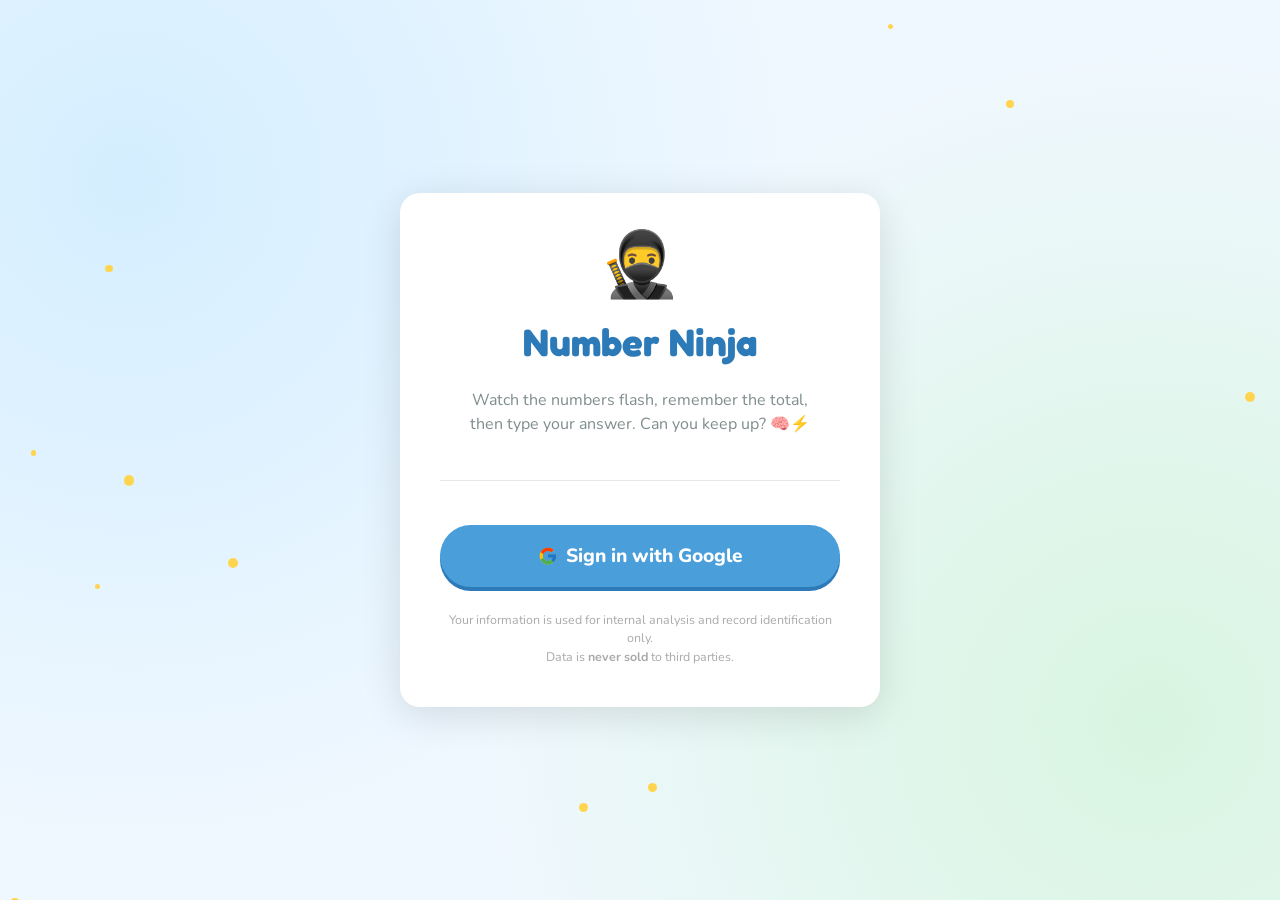
==== index.html @ fbdfe385 "Deploying to gh-pages from @ champsworld-hub/mathgame-prv@cd443b65be166bedd029a6cbfd9e9c9e6e83f957 🚀" ====
<!DOCTYPE html>
<html lang="en">
  <head>
    <meta charset="UTF-8" />
    <meta name="viewport" content="width=device-width, initial-scale=1.0" />
    <link rel="icon" type="image/x-icon" href="./favicon.ico" />
    <link rel="icon" type="image/png" sizes="64x64" href="./favicon_64.png" />

    <title>Number Ninja 🥷</title>
    <link rel="preconnect" href="https://fonts.googleapis.com" />
    <link href="https://fonts.googleapis.com/css2?family=Nunito:wght@400;600;700;800;900&family=Fredoka+One&display=swap" rel="stylesheet" />
    <script type="module" crossorigin src="./assets/index-n0DNhCp3.js"></script>
    <link rel="stylesheet" crossorigin href="./assets/index-5hyzMGTe.css">
  </head>
  <body>
    <div id="root"></div>
  </body>
</html>
---- assets/index-5hyzMGTe.css ----
:root{--sky:#e8f4fd;--blue:#4a9eda;--blue-dark:#2d7ab8;--green:#5cbf6a;--green-dark:#3d9e4a;--yellow:#ffd54f;--yellow-dark:#f9a825;--red:#ef5350;--red-dark:#c62828;--purple:#9c6fe4;--purple-dark:#6a3db8;--bg:#f0f8ff;--card:#fff;--text:#2c3e50;--text-muted:#7f8c8d;--shadow:0 4px 20px #00000014;--shadow-lg:0 8px 40px #0000001f;--radius:20px;--radius-sm:12px;font-size:16px}*{box-sizing:border-box;margin:0;padding:0}body{background:var(--bg);color:var(--text);min-height:100vh;font-family:Nunito,sans-serif}.app-wrap{background:radial-gradient(circle at 10% 20%,#d4eeff 0%,#0000 50%),radial-gradient(circle at 90% 80%,#d8f5e0 0%,#0000 50%),#f0f8ff;flex-direction:column;justify-content:center;align-items:center;min-height:100vh;padding:20px;display:flex}.stars{pointer-events:none;z-index:0;position:fixed;inset:0;overflow:hidden}.star{background:var(--yellow);animation:twinkle var(--dur,3s) ease-in-out infinite;border-radius:50%;position:absolute}@keyframes twinkle{0%,to{opacity:.15;transform:scale(1)}50%{opacity:.6;transform:scale(1.3)}}.card{background:var(--card);border-radius:var(--radius);box-shadow:var(--shadow-lg);z-index:1;width:100%;max-width:480px;padding:40px;position:relative}.btn{cursor:pointer;border:none;border-radius:50px;justify-content:center;align-items:center;gap:8px;padding:14px 28px;font-family:Nunito,sans-serif;font-size:1rem;font-weight:800;text-decoration:none;transition:transform .15s,box-shadow .15s;display:inline-flex}.btn:active{transform:scale(.96)}.btn:disabled{opacity:.5;cursor:not-allowed}.btn-primary{background:var(--blue);color:#fff;box-shadow:0 4px 0 var(--blue-dark)}.btn-primary:hover:not(:disabled){box-shadow:0 6px 0 var(--blue-dark);transform:translateY(-2px)}.btn-green{background:var(--green);color:#fff;box-shadow:0 4px 0 var(--green-dark)}.btn-green:hover:not(:disabled){box-shadow:0 6px 0 var(--green-dark);transform:translateY(-2px)}.btn-yellow{background:var(--yellow);color:#7a5400;box-shadow:0 4px 0 var(--yellow-dark)}.btn-yellow:hover:not(:disabled){box-shadow:0 6px 0 var(--yellow-dark);transform:translateY(-2px)}.btn-red{background:var(--red);color:#fff;box-shadow:0 4px 0 var(--red-dark)}.btn-red:hover:not(:disabled){box-shadow:0 6px 0 var(--red-dark);transform:translateY(-2px)}.btn-outline{color:var(--text-muted);box-shadow:0 0 0 2px var(--text-muted);background:0 0}.btn-outline:hover:not(:disabled){background:#f5f5f5}.btn-full{width:100%}.btn-lg{padding:18px 36px;font-size:1.2rem}.title{color:var(--blue-dark);font-family:Fredoka One,cursive;font-size:2.4rem;line-height:1.1}.subtitle{color:var(--text-muted);font-size:1rem;line-height:1.5}.section-title{color:var(--text);margin-bottom:8px;font-size:1.1rem;font-weight:800}.emoji{font-size:1.3em}.input{border-radius:var(--radius-sm);width:100%;color:var(--text);background:#fafafa;border:2.5px solid #e0e0e0;outline:none;padding:14px 18px;font-family:Nunito,sans-serif;font-size:1rem;font-weight:600;transition:border-color .2s}.input:focus{border-color:var(--blue);background:#fff}.number-display{flex-direction:column;justify-content:center;align-items:center;gap:12px;min-height:120px;display:flex}.number-bubble{flex-direction:column;align-items:center;gap:4px;animation:.3s cubic-bezier(.34,1.56,.64,1) popIn;display:flex}@keyframes popIn{0%{opacity:0;transform:scale(.3)translateY(-20px)}to{opacity:1;transform:scale(1)translateY(0)}}.number-bubble .operator{color:var(--text-muted);font-size:1.4rem;font-weight:900;line-height:1}.number-bubble .num{color:var(--blue-dark);text-align:center;background:linear-gradient(135deg,#e8f4fd,#d0e8f8);border-radius:16px;min-width:80px;padding:10px 18px;font-family:Fredoka One,cursive;font-size:2.8rem;line-height:1;box-shadow:0 3px #b0cfe8}.number-bubble .num.positive{color:var(--green-dark);background:linear-gradient(135deg,#e8f8ea,#d0f0d4);box-shadow:0 3px #a0d8a8}.number-bubble .num.negative{color:var(--red);background:linear-gradient(135deg,#fef0f0,#fde0e0);box-shadow:0 3px #f0b8b8}.number-bubble.current-large .num{border-radius:20px;min-width:110px;padding:16px 28px;font-size:4.5rem;box-shadow:0 5px #b0cfe8}.number-bubble.current-large .num.positive{box-shadow:0 5px #a0d8a8}.number-bubble.current-large .num.negative{box-shadow:0 5px #f0b8b8}.number-bubble.current-large .operator{font-size:2rem}@keyframes bounceIn{0%{opacity:0;transform:scale(.5)translateY(-16px)}60%{opacity:1;transform:scale(1.08)translateY(4px)}to{transform:scale(1)translateY(0)}}.number-bubble.bounce-in{animation:.35s cubic-bezier(.34,1.56,.64,1) bounceIn}.history-stream{background:#f5f7fa;border:1.5px dashed #d0d7e0;border-radius:14px;flex-wrap:wrap;justify-content:center;gap:6px;max-width:100%;padding:10px 12px;animation:.2s ease-out slideDown;display:flex}@keyframes slideDown{0%{opacity:0;transform:translateY(-8px)}to{opacity:1;transform:translateY(0)}}.number-bubble-sm{border:1.5px solid #0000;border-radius:20px;align-items:center;gap:2px;padding:3px 10px;font-family:Fredoka One,cursive;font-size:1.1rem;display:inline-flex}.number-bubble-sm.positive{color:var(--green-dark);background:#edf7ee;border-color:#c4e8c8}.number-bubble-sm.negative{color:var(--red);background:#fdf0f0;border-color:#f4c4c4}.number-bubble-sm .op{opacity:.7;margin-right:1px;font-size:.9rem}.running-total{text-align:center;margin:16px 0}.running-total .label{color:var(--text-muted);text-transform:uppercase;letter-spacing:1px;font-size:.85rem;font-weight:700}.running-total .value{color:var(--purple-dark);font-family:Fredoka One,cursive;font-size:3.5rem;line-height:1;transition:all .3s cubic-bezier(.34,1.56,.64,1)}.running-total .value.bump{color:var(--blue-dark);transform:scale(1.15)}.progress-dots{justify-content:center;gap:8px;margin:12px 0;display:flex}.dot{background:#e0e0e0;border-radius:50%;width:12px;height:12px;transition:background .3s,transform .3s}.dot.active{background:var(--blue);transform:scale(1.2)}.dot.done{background:var(--green)}.history-list{flex-direction:column;gap:8px;list-style:none;display:flex}.history-item{border-radius:var(--radius-sm);background:#f8f9fa;justify-content:space-between;align-items:center;padding:12px 16px;font-size:.9rem;font-weight:600;display:flex}.history-item .result-badge{border-radius:20px;padding:4px 10px;font-size:.8rem;font-weight:800}.badge-correct{color:var(--green-dark);background:#e8f8ea}.badge-wrong{color:var(--red);background:#fef0f0}.feedback-overlay{z-index:100;pointer-events:none;justify-content:center;align-items:center;display:flex;position:fixed;inset:0}.feedback-badge{pointer-events:none;border-radius:30px;padding:20px 40px;font-family:Fredoka One,cursive;font-size:3rem;animation:.8s forwards feedbackPop}.feedback-correct{background:var(--green);color:#fff}.feedback-wrong{background:var(--red);color:#fff}@keyframes feedbackPop{0%{opacity:0;transform:scale(.4)rotate(-6deg)}40%{opacity:1;transform:scale(1.1)rotate(2deg)}70%{opacity:1;transform:scale(1)rotate(0)}to{opacity:0;transform:scale(.8)translateY(-40px)}}.gap-sm{gap:8px}.gap-md{gap:16px}.gap-lg{gap:24px}.flex{display:flex}.flex-col{flex-direction:column}.flex-center{justify-content:center;align-items:center}.mt-sm{margin-top:8px}.mt-md{margin-top:16px}.mt-lg{margin-top:24px}.mb-md{margin-bottom:16px}.text-center{text-align:center}.text-sm{font-size:.875rem}.divider{background:#e8e8e8;height:1px;margin:20px 0}.checkbox-label{cursor:pointer;align-items:flex-start;gap:10px;font-size:.9rem;line-height:1.5;display:flex}.checkbox-label input[type=checkbox]{width:20px;height:20px;accent-color:var(--blue);flex-shrink:0;margin-top:2px}.difficulty-grid{grid-template-columns:repeat(3,1fr);gap:10px;display:grid}.diff-btn{border-radius:var(--radius-sm);cursor:pointer;text-align:center;background:#fff;border:2.5px solid #e0e0e0;padding:14px 8px;font-family:Nunito,sans-serif;font-size:.9rem;font-weight:800;transition:all .15s}.diff-btn:hover{border-color:var(--blue);color:var(--blue)}.diff-btn.selected{background:var(--blue);color:#fff;border-color:var(--blue)}.diff-btn-custom-content{flex-direction:column;justify-content:center;align-items:center;gap:.25rem;display:flex}.diff-btn-icon{font-size:1.8rem;line-height:1}.answer-row{align-items:center;gap:10px;display:flex}.answer-input{text-align:center;border-radius:var(--radius-sm);color:var(--text);background:#fafafa;border:3px solid #e0e0e0;outline:none;flex:1;padding:12px;font-family:Fredoka One,cursive;font-size:2rem;transition:border-color .2s}.answer-input:focus{border-color:var(--purple);background:#fff}.answer-input::placeholder{color:#bbb}.loader{justify-content:center;align-items:center;gap:6px;display:flex}.loader-dot{background:var(--blue);border-radius:50%;width:10px;height:10px;animation:.6s ease-in-out infinite bounce}.loader-dot:nth-child(2){animation-delay:.1s}.loader-dot:nth-child(3){animation-delay:.2s}@keyframes bounce{0%,to{transform:translateY(0)}50%{transform:translateY(-8px)}}.header-bar{justify-content:space-between;align-items:center;margin-bottom:24px;display:flex}.avatar-chip{background:#f0f4ff;border-radius:50px;align-items:center;gap:8px;padding:6px 14px 6px 6px;font-size:.9rem;font-weight:700;display:flex}.avatar{background:var(--blue);color:#fff;border-radius:50%;justify-content:center;align-items:center;width:32px;height:32px;font-size:.85rem;font-weight:800;display:flex}.score-chip{border-radius:50px;align-items:center;gap:6px;padding:8px 16px;font-size:1.1rem;font-weight:800;display:inline-flex}.score-chip.big{padding:14px 28px;font-size:1.8rem}.tabs{background:#f0f0f0;border-radius:12px;gap:4px;margin-bottom:20px;padding:4px;display:flex}.tab{cursor:pointer;color:var(--text-muted);background:0 0;border:none;border-radius:8px;flex:1;padding:8px;font-family:Nunito,sans-serif;font-size:.9rem;font-weight:700;transition:all .2s}.tab.active{color:var(--text);background:#fff;box-shadow:0 2px 8px #00000014}
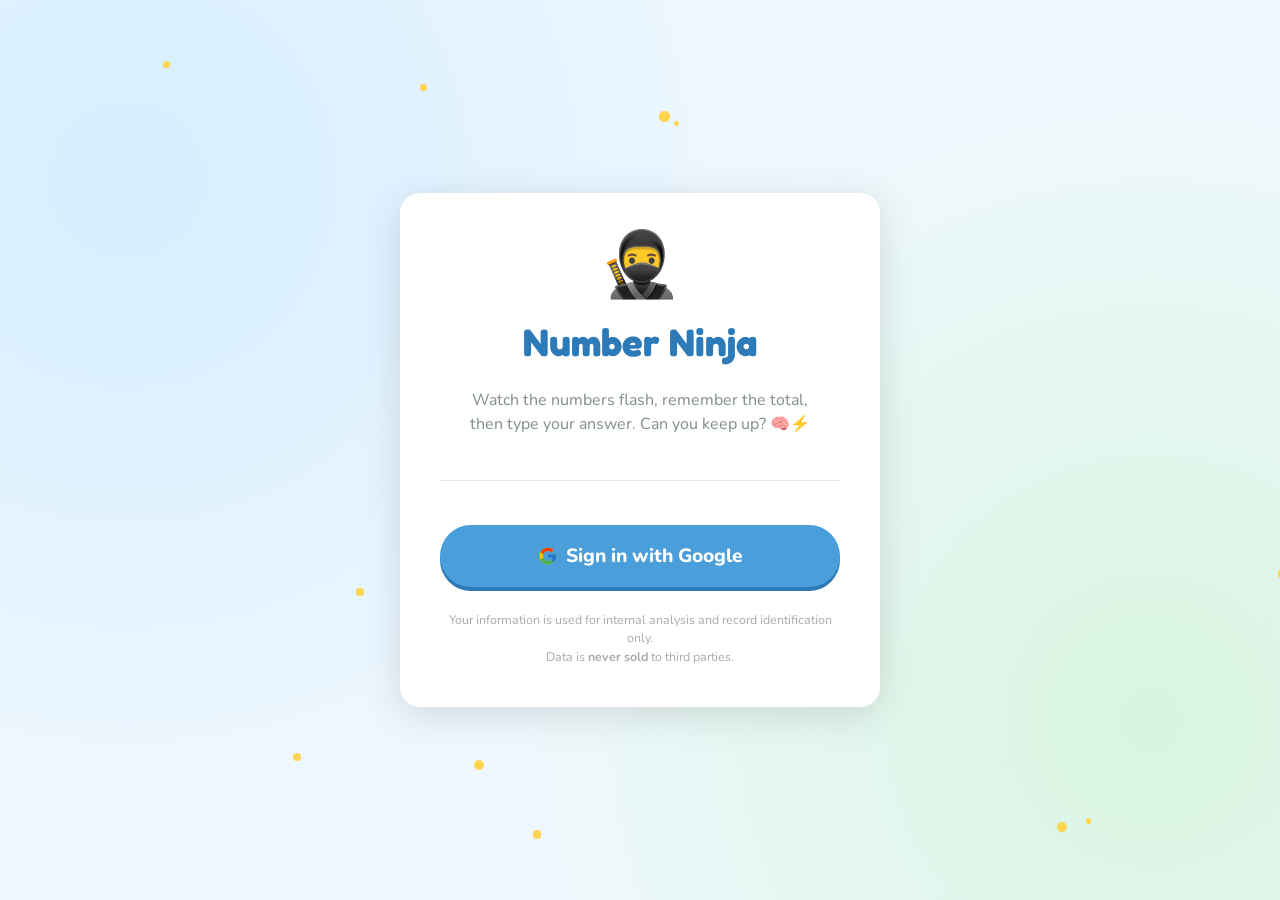
==== commit 6fd30240: "Deploying to gh-pages from @ champsworld-hub/mathgame-prv@1db1ffb932e18eb35224e062c633374ac8b504bb 🚀" ====
--- a/index.html
+++ b/index.html
@@ -9,7 +9,7 @@
     <title>Number Ninja 🥷</title>
     <link rel="preconnect" href="https://fonts.googleapis.com" />
     <link href="https://fonts.googleapis.com/css2?family=Nunito:wght@400;600;700;800;900&family=Fredoka+One&display=swap" rel="stylesheet" />
-    <script type="module" crossorigin src="./assets/index-n0DNhCp3.js"></script>
+    <script type="module" crossorigin src="./assets/index-BEhQvr1a.js"></script>
     <link rel="stylesheet" crossorigin href="./assets/index-5hyzMGTe.css">
   </head>
   <body>
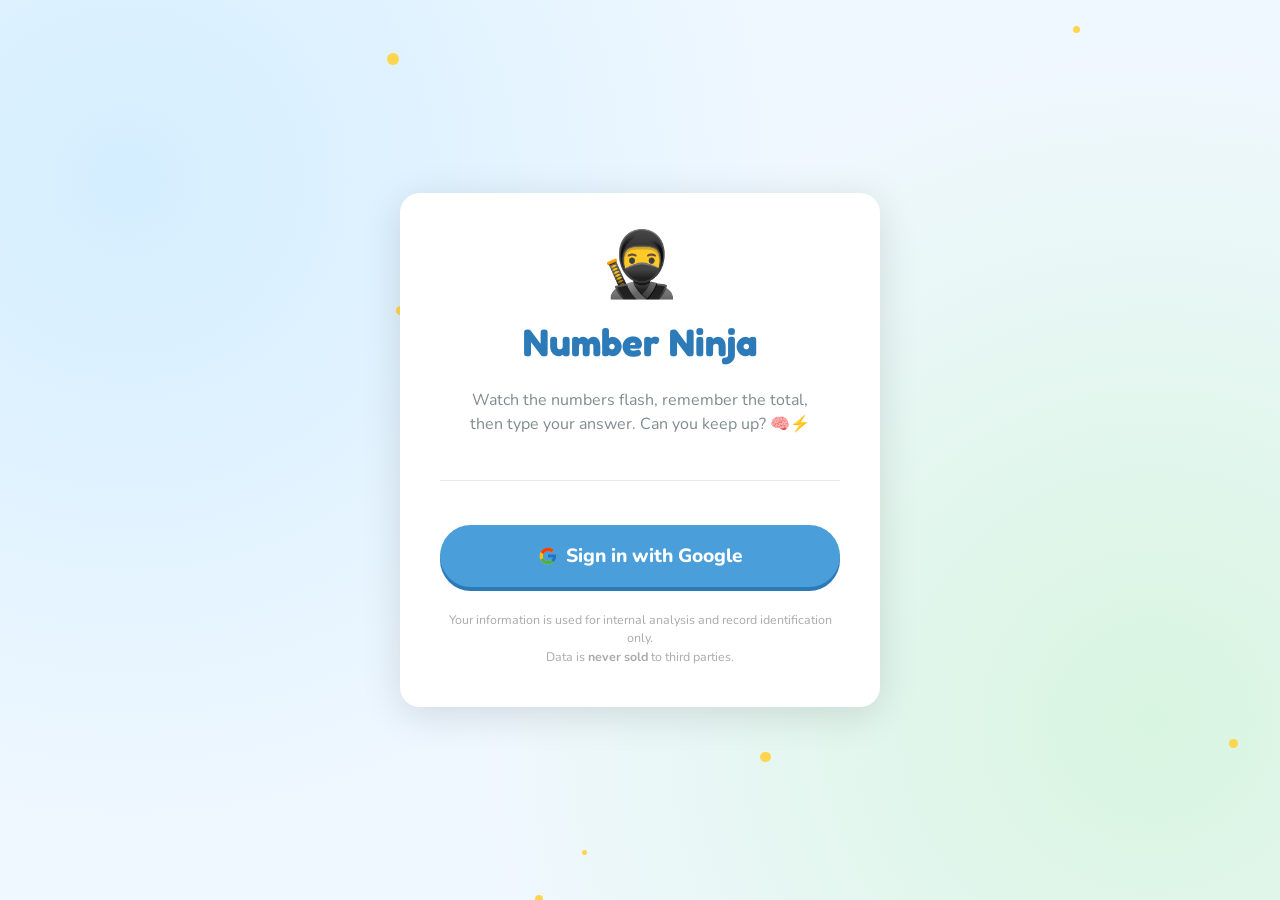
==== commit b01bd9c9: "Deploying to gh-pages from @ champsworld-hub/mathgame-prv@4a01583e2dfdf3a523a73ab30d1027838c3ec7db 🚀" ====
--- a/index.html
+++ b/index.html
@@ -9,7 +9,7 @@
     <title>Number Ninja 🥷</title>
     <link rel="preconnect" href="https://fonts.googleapis.com" />
     <link href="https://fonts.googleapis.com/css2?family=Nunito:wght@400;600;700;800;900&family=Fredoka+One&display=swap" rel="stylesheet" />
-    <script type="module" crossorigin src="./assets/index-BEhQvr1a.js"></script>
+    <script type="module" crossorigin src="./assets/index-5a2zl664.js"></script>
     <link rel="stylesheet" crossorigin href="./assets/index-5hyzMGTe.css">
   </head>
   <body>
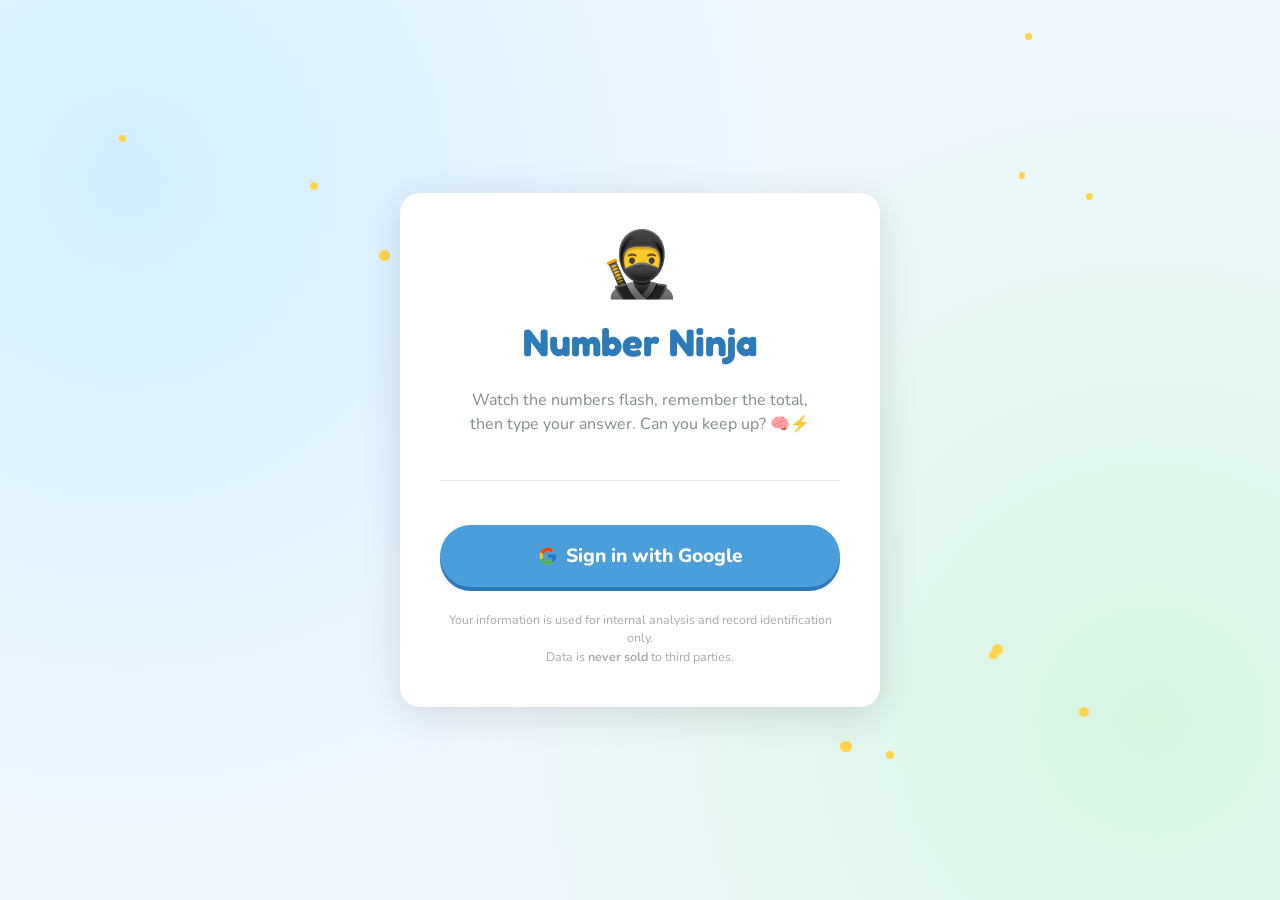
==== commit dab36231: "Deploying to gh-pages from @ champsworld-hub/mathgame-prv@a8a0f198fc2c578f6bf3d9329e6e90c0c56d03a3 🚀" ====
--- a/index.html
+++ b/index.html
@@ -9,7 +9,7 @@
     <title>Number Ninja 🥷</title>
     <link rel="preconnect" href="https://fonts.googleapis.com" />
     <link href="https://fonts.googleapis.com/css2?family=Nunito:wght@400;600;700;800;900&family=Fredoka+One&display=swap" rel="stylesheet" />
-    <script type="module" crossorigin src="./assets/index-5a2zl664.js"></script>
+    <script type="module" crossorigin src="./assets/index-CLv0c17w.js"></script>
     <link rel="stylesheet" crossorigin href="./assets/index-5hyzMGTe.css">
   </head>
   <body>
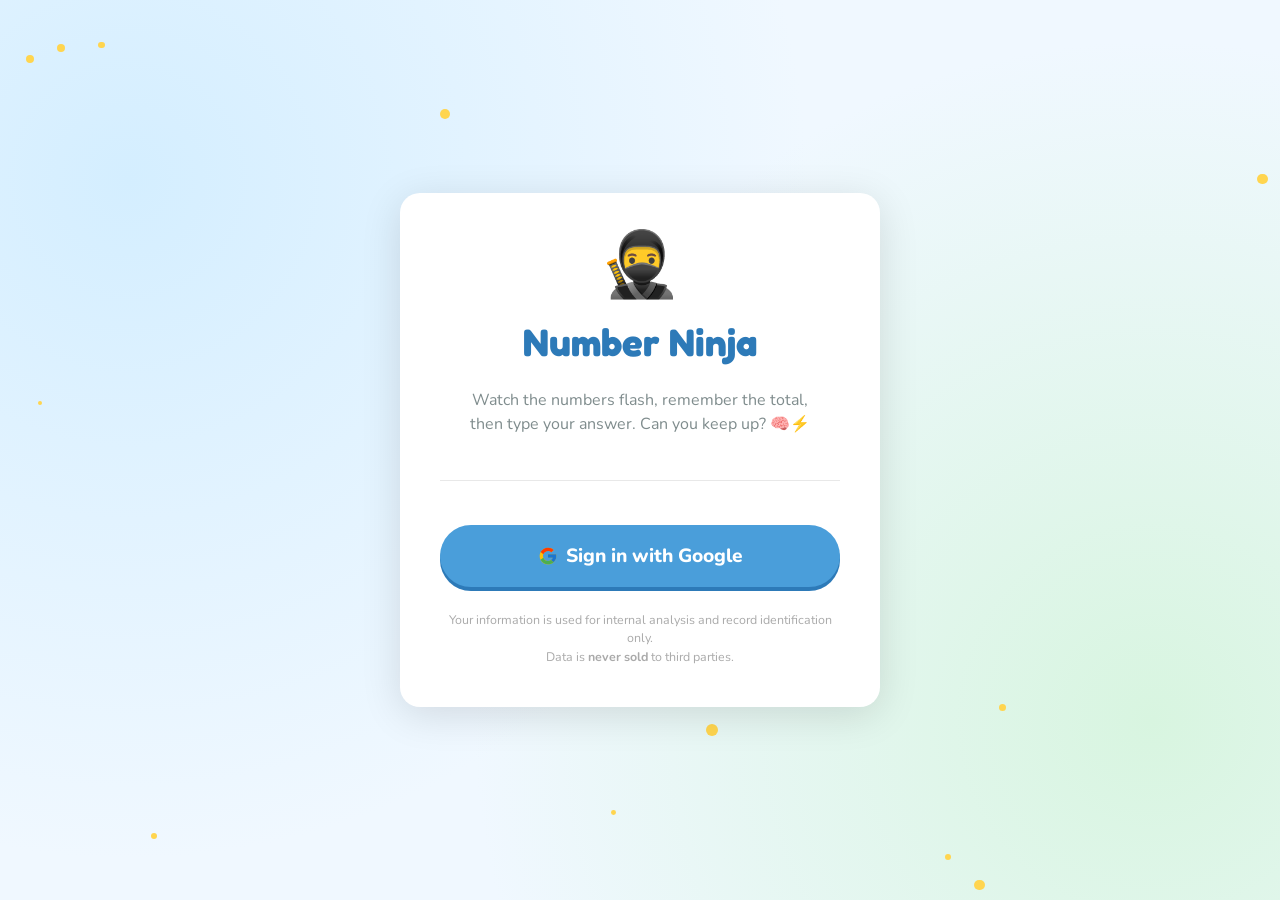
==== commit a1f70245: "Deploying to gh-pages from @ champsworld-hub/mathgame-prv@29f5d97dee04fde89be54f8d0aaefdc43fb75bce 🚀" ====
--- a/index.html
+++ b/index.html
@@ -9,7 +9,7 @@
     <title>Number Ninja 🥷</title>
     <link rel="preconnect" href="https://fonts.googleapis.com" />
     <link href="https://fonts.googleapis.com/css2?family=Nunito:wght@400;600;700;800;900&family=Fredoka+One&display=swap" rel="stylesheet" />
-    <script type="module" crossorigin src="./assets/index-CLv0c17w.js"></script>
+    <script type="module" crossorigin src="./assets/index-C7DKQcK3.js"></script>
     <link rel="stylesheet" crossorigin href="./assets/index-5hyzMGTe.css">
   </head>
   <body>
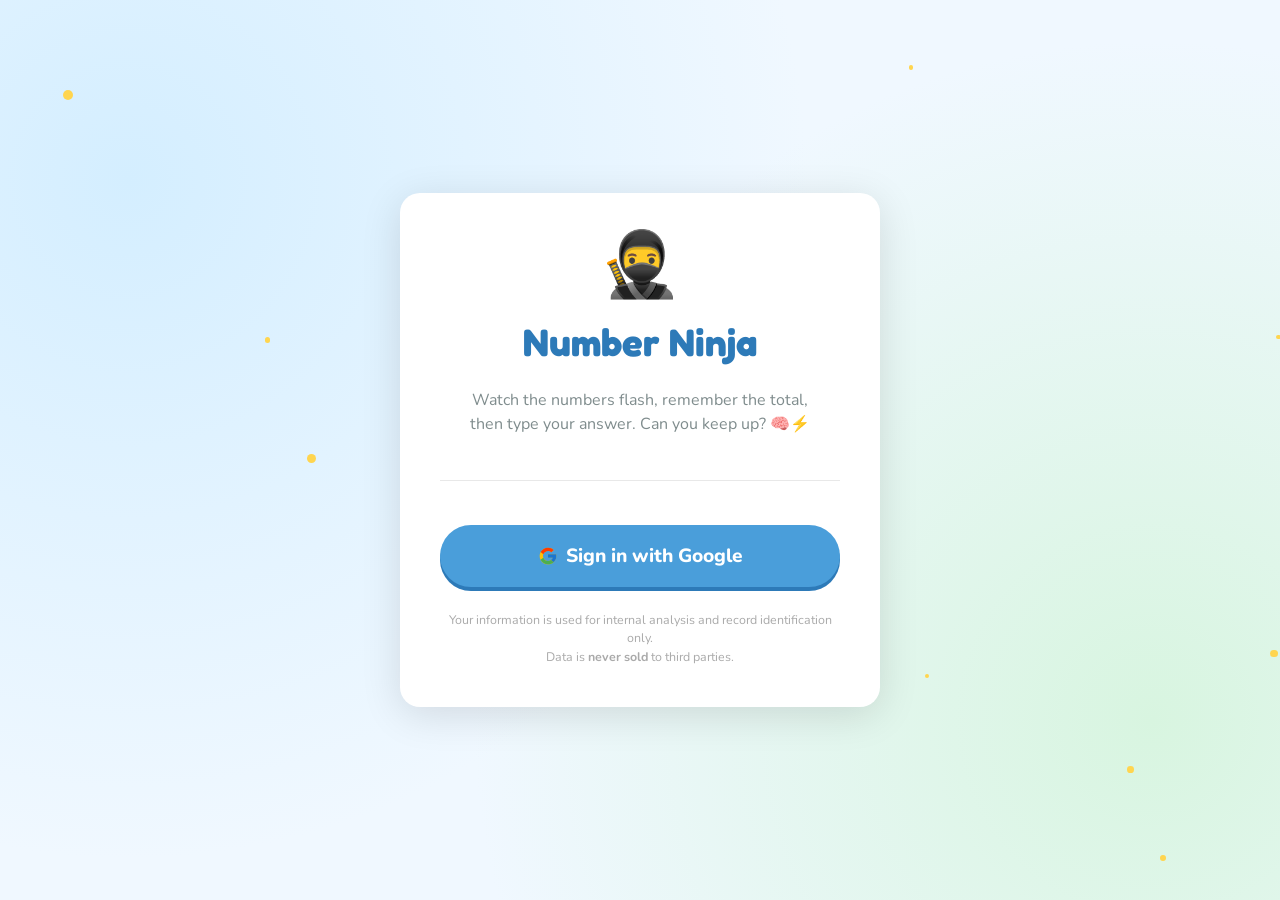
==== commit 2808bb3d: "Deploying to gh-pages from @ champsworld-hub/mathgame-prv@bf3d0441cf31f1937c1fbf1fce58b2caa536937a 🚀" ====
--- a/index.html
+++ b/index.html
@@ -9,8 +9,8 @@
     <title>Number Ninja 🥷</title>
     <link rel="preconnect" href="https://fonts.googleapis.com" />
     <link href="https://fonts.googleapis.com/css2?family=Nunito:wght@400;600;700;800;900&family=Fredoka+One&display=swap" rel="stylesheet" />
-    <script type="module" crossorigin src="./assets/index-C7DKQcK3.js"></script>
-    <link rel="stylesheet" crossorigin href="./assets/index-5hyzMGTe.css">
+    <script type="module" crossorigin src="./assets/index-DT_hZG3g.js"></script>
+    <link rel="stylesheet" crossorigin href="./assets/index-Ct472pmp.css">
   </head>
   <body>
     <div id="root"></div>
--- a/assets/index-Ct472pmp.css
+++ b/assets/index-Ct472pmp.css
@@ -0,0 +1 @@
+:root{--sky:#e8f4fd;--blue:#4a9eda;--blue-dark:#2d7ab8;--green:#5cbf6a;--green-dark:#3d9e4a;--yellow:#ffd54f;--yellow-dark:#f9a825;--red:#ef5350;--red-dark:#c62828;--purple:#9c6fe4;--purple-dark:#6a3db8;--bg:#f0f8ff;--card:#fff;--text:#2c3e50;--text-muted:#7f8c8d;--shadow:0 4px 20px #00000014;--shadow-lg:0 8px 40px #0000001f;--radius:20px;--radius-sm:12px;font-size:16px}*{box-sizing:border-box;margin:0;padding:0}body{background:var(--bg);color:var(--text);min-height:100vh;font-family:Nunito,sans-serif}.app-wrap{background:radial-gradient(circle at 10% 20%,#d4eeff 0%,#0000 50%),radial-gradient(circle at 90% 80%,#d8f5e0 0%,#0000 50%),#f0f8ff;flex-direction:column;justify-content:center;align-items:center;min-height:100vh;padding:20px;display:flex}.stars{pointer-events:none;z-index:0;position:fixed;inset:0;overflow:hidden}.star{background:var(--yellow);animation:twinkle var(--dur,3s) ease-in-out infinite;border-radius:50%;position:absolute}@keyframes twinkle{0%,to{opacity:.15;transform:scale(1)}50%{opacity:.6;transform:scale(1.3)}}.card{background:var(--card);border-radius:var(--radius);box-shadow:var(--shadow-lg);z-index:1;width:100%;max-width:480px;padding:40px;position:relative}.btn{cursor:pointer;border:none;border-radius:50px;justify-content:center;align-items:center;gap:8px;padding:14px 28px;font-family:Nunito,sans-serif;font-size:1rem;font-weight:800;text-decoration:none;transition:transform .15s,box-shadow .15s;display:inline-flex}.btn:active{transform:scale(.96)}.btn:disabled{opacity:.5;cursor:not-allowed}.btn-primary{background:var(--blue);color:#fff;box-shadow:0 4px 0 var(--blue-dark)}.btn-primary:hover:not(:disabled){box-shadow:0 6px 0 var(--blue-dark);transform:translateY(-2px)}.btn-green{background:var(--green);color:#fff;box-shadow:0 4px 0 var(--green-dark)}.btn-green:hover:not(:disabled){box-shadow:0 6px 0 var(--green-dark);transform:translateY(-2px)}.btn-yellow{background:var(--yellow);color:#7a5400;box-shadow:0 4px 0 var(--yellow-dark)}.btn-yellow:hover:not(:disabled){box-shadow:0 6px 0 var(--yellow-dark);transform:translateY(-2px)}.btn-red{background:var(--red);color:#fff;box-shadow:0 4px 0 var(--red-dark)}.btn-red:hover:not(:disabled){box-shadow:0 6px 0 var(--red-dark);transform:translateY(-2px)}.btn-outline{color:var(--text-muted);box-shadow:0 0 0 2px var(--text-muted);background:0 0}.btn-outline:hover:not(:disabled){background:#f5f5f5}.btn-full{width:100%}.btn-lg{padding:18px 36px;font-size:1.2rem}.title{color:var(--blue-dark);font-family:Fredoka One,cursive;font-size:2.4rem;line-height:1.1}.subtitle{color:var(--text-muted);font-size:1rem;line-height:1.5}.section-title{color:var(--text);margin-bottom:8px;font-size:1.1rem;font-weight:800}.emoji{font-size:1.3em}.input{border-radius:var(--radius-sm);width:100%;color:var(--text);background:#fafafa;border:2.5px solid #e0e0e0;outline:none;padding:14px 18px;font-family:Nunito,sans-serif;font-size:1rem;font-weight:600;transition:border-color .2s}.input:focus{border-color:var(--blue);background:#fff}.number-display{flex-direction:column;justify-content:center;align-items:center;gap:12px;min-height:120px;display:flex}.number-bubble{flex-direction:column;align-items:center;gap:4px;animation:.3s cubic-bezier(.34,1.56,.64,1) popIn;display:flex}@keyframes popIn{0%{opacity:0;transform:scale(.3)translateY(-20px)}to{opacity:1;transform:scale(1)translateY(0)}}.number-bubble .operator{color:var(--text-muted);font-size:1.4rem;font-weight:900;line-height:1}.number-bubble .num{color:var(--blue-dark);text-align:center;background:linear-gradient(135deg,#e8f4fd,#d0e8f8);border-radius:16px;min-width:80px;padding:10px 18px;font-family:Fredoka One,cursive;font-size:2.8rem;line-height:1;box-shadow:0 3px #b0cfe8}.number-bubble .num.positive{color:var(--green-dark);background:linear-gradient(135deg,#e8f8ea,#d0f0d4);box-shadow:0 3px #a0d8a8}.number-bubble .num.negative{color:var(--red);background:linear-gradient(135deg,#fef0f0,#fde0e0);box-shadow:0 3px #f0b8b8}.number-bubble.current-large .num{border-radius:20px;min-width:110px;padding:16px 28px;font-size:4.5rem;box-shadow:0 5px #b0cfe8}.number-bubble.current-large .num.positive{box-shadow:0 5px #a0d8a8}.number-bubble.current-large .num.negative{box-shadow:0 5px #f0b8b8}.number-bubble.current-large .operator{font-size:2rem}@keyframes bounceIn{0%{opacity:0;transform:scale(.5)translateY(-16px)}60%{opacity:1;transform:scale(1.08)translateY(4px)}to{transform:scale(1)translateY(0)}}.number-bubble.bounce-in{animation:.35s cubic-bezier(.34,1.56,.64,1) bounceIn}.history-stream{background:#f5f7fa;border:1.5px dashed #d0d7e0;border-radius:14px;flex-wrap:wrap;justify-content:center;gap:6px;max-width:100%;padding:10px 12px;animation:.2s ease-out slideDown;display:flex}@keyframes slideDown{0%{opacity:0;transform:translateY(-8px)}to{opacity:1;transform:translateY(0)}}.number-bubble-sm{border:1.5px solid #0000;border-radius:20px;align-items:center;gap:2px;padding:3px 10px;font-family:Fredoka One,cursive;font-size:1.1rem;display:inline-flex}.number-bubble-sm.positive{color:var(--green-dark);background:#edf7ee;border-color:#c4e8c8}.number-bubble-sm.negative{color:var(--red);background:#fdf0f0;border-color:#f4c4c4}.number-bubble-sm .op{opacity:.7;margin-right:1px;font-size:.9rem}.running-total{text-align:center;margin:16px 0}.running-total .label{color:var(--text-muted);text-transform:uppercase;letter-spacing:1px;font-size:.85rem;font-weight:700}.running-total .value{color:var(--purple-dark);font-family:Fredoka One,cursive;font-size:3.5rem;line-height:1;transition:all .3s cubic-bezier(.34,1.56,.64,1)}.running-total .value.bump{color:var(--blue-dark);transform:scale(1.15)}.progress-dots{justify-content:center;gap:8px;margin:12px 0;display:flex}.dot{background:#e0e0e0;border-radius:50%;width:12px;height:12px;transition:background .3s,transform .3s}.dot.active{background:var(--blue);transform:scale(1.2)}.dot.done{background:var(--green)}.history-list{flex-direction:column;gap:8px;list-style:none;display:flex}.history-item{border-radius:var(--radius-sm);background:#f8f9fa;justify-content:space-between;align-items:center;padding:12px 16px;font-size:.9rem;font-weight:600;display:flex}.history-item .result-badge{border-radius:20px;padding:4px 10px;font-size:.8rem;font-weight:800}.badge-correct{color:var(--green-dark);background:#e8f8ea}.badge-wrong{color:var(--red);background:#fef0f0}.feedback-overlay{z-index:100;pointer-events:none;justify-content:center;align-items:center;display:flex;position:fixed;inset:0}.feedback-badge{pointer-events:none;border-radius:30px;padding:20px 40px;font-family:Fredoka One,cursive;font-size:3rem;animation:.8s forwards feedbackPop}.feedback-correct{background:var(--green);color:#fff}.feedback-wrong{background:var(--red);color:#fff}@keyframes feedbackPop{0%{opacity:0;transform:scale(.4)rotate(-6deg)}40%{opacity:1;transform:scale(1.1)rotate(2deg)}70%{opacity:1;transform:scale(1)rotate(0)}to{opacity:0;transform:scale(.8)translateY(-40px)}}.gap-sm{gap:8px}.gap-md{gap:16px}.gap-lg{gap:24px}.flex{display:flex}.flex-col{flex-direction:column}.flex-center{justify-content:center;align-items:center}.mt-sm{margin-top:8px}.mt-md{margin-top:16px}.mt-lg{margin-top:24px}.mb-md{margin-bottom:16px}.text-center{text-align:center}.text-sm{font-size:.875rem}.divider{background:#e8e8e8;height:1px;margin:20px 0}.checkbox-label{cursor:pointer;align-items:flex-start;gap:10px;font-size:.9rem;line-height:1.5;display:flex}.checkbox-label input[type=checkbox]{width:20px;height:20px;accent-color:var(--blue);flex-shrink:0;margin-top:2px}.difficulty-grid{grid-template-columns:repeat(3,1fr);gap:10px;display:grid}.diff-btn{border-radius:var(--radius-sm);cursor:pointer;text-align:center;background:#fff;border:2.5px solid #e0e0e0;padding:14px 8px;font-family:Nunito,sans-serif;font-size:.9rem;font-weight:800;transition:all .15s}.diff-btn:hover{border-color:var(--blue);color:var(--blue)}.diff-btn.selected{background:var(--blue);color:#fff;border-color:var(--blue)}.diff-btn-custom-content{flex-direction:column;justify-content:center;align-items:center;gap:.25rem;display:flex}.diff-btn-icon{font-size:1.8rem;line-height:1}.answer-row{align-items:center;gap:10px;display:flex}.answer-input{text-align:center;border-radius:var(--radius-sm);color:var(--text);background:#fafafa;border:3px solid #e0e0e0;outline:none;flex:1;padding:12px;font-family:Fredoka One,cursive;font-size:2rem;transition:border-color .2s}.answer-input:focus{border-color:var(--purple);background:#fff}.answer-input::placeholder{color:#bbb}.loader{justify-content:center;align-items:center;gap:6px;display:flex}.loader-dot{background:var(--blue);border-radius:50%;width:10px;height:10px;animation:.6s ease-in-out infinite bounce}.loader-dot:nth-child(2){animation-delay:.1s}.loader-dot:nth-child(3){animation-delay:.2s}@keyframes bounce{0%,to{transform:translateY(0)}50%{transform:translateY(-8px)}}.header-bar{justify-content:space-between;align-items:center;margin-bottom:24px;display:flex}.avatar-chip{background:#f0f4ff;border-radius:50px;align-items:center;gap:8px;padding:6px 14px 6px 6px;font-size:.9rem;font-weight:700;display:flex}.avatar{background:var(--blue);color:#fff;border-radius:50%;justify-content:center;align-items:center;width:32px;height:32px;font-size:.85rem;font-weight:800;display:flex}.score-chip{border-radius:50px;align-items:center;gap:6px;padding:8px 16px;font-size:1.1rem;font-weight:800;display:inline-flex}.score-chip.big{padding:14px 28px;font-size:1.8rem}.tabs{background:#f0f0f0;border-radius:12px;gap:4px;margin-bottom:20px;padding:4px;display:flex}.tab{cursor:pointer;color:var(--text-muted);background:0 0;border:none;border-radius:8px;flex:1;padding:8px;font-family:Nunito,sans-serif;font-size:.9rem;font-weight:700;transition:all .2s}.tab.active{color:var(--text);background:#fff;box-shadow:0 2px 8px #00000014}.tooltip-wrapper{align-items:center;display:inline-flex;position:relative}.tooltip-trigger{cursor:help;outline:none;display:inline-flex}.tooltip-trigger:focus-visible{outline-offset:2px;border-radius:3px;outline:2px solid #6b7280}.tooltip-bubble{z-index:50;color:#f9fafb;pointer-events:none;background:#1f2937;border-radius:6px;width:max-content;max-width:240px;padding:6px 10px;font-size:12px;font-weight:400;line-height:1.4;position:absolute;box-shadow:0 4px 10px #00000026}.tooltip-top{bottom:calc(100% + 8px);left:50%;transform:translate(-50%)}.tooltip-top:after{content:"";border:5px solid #0000;border-top-color:#1f2937;position:absolute;top:100%;left:50%;transform:translate(-50%)}.tooltip-bottom{top:calc(100% + 8px);left:50%;transform:translate(-50%)}.tooltip-bottom:after{content:"";border:5px solid #0000;border-bottom-color:#1f2937;position:absolute;bottom:100%;left:50%;transform:translate(-50%)}.tooltip-icon{color:#9ca3af;justify-content:center;align-items:center;margin-left:4px;font-size:13px;line-height:1;display:inline-flex}.tooltip-icon:hover{color:#6b7280}.vpp-panel-empty{text-align:center;color:#666;padding:32px 16px;font-size:15px}.vpp-panel-error{color:#b91c1c;background:#fef2f2;border:1px solid #fecaca;border-radius:8px;margin:8px 0 0;padding:8px 12px;font-size:13px}.vpp-banner-list{flex-direction:column;gap:10px;padding:12px;display:flex}.vpp-banner-card{background:#fff;border:1px solid #e0e0e0;border-radius:10px;justify-content:space-between;align-items:center;padding:12px 16px;display:flex}.vpp-banner-info{font-size:14px}.vpp-banner-sub{color:#888;margin-top:2px;font-size:12px}.vpp-join-btn{color:#fff;cursor:pointer;background:#2e7d32;border:none;border-radius:8px;padding:8px 16px;font-weight:600}.vpp-join-btn:disabled{cursor:not-allowed;background:#bbb}.vpp-student-panel{flex-direction:column;height:100%;display:flex}.vpp-status-bar{background:linear-gradient(90deg,#f8fafc 0%,#eef2ff 100%);border:1px solid #e2e8f0;border-radius:12px;justify-content:space-between;align-items:center;gap:12px;padding:10px 14px;display:flex;box-shadow:0 4px 12px #0f172a0a}.vpp-status-copy{flex-direction:column;gap:2px;min-width:0;display:flex}.vpp-status-subcopy{color:#64748b;font-size:12px}.vpp-mode-label{font-size:14px;font-weight:700}.vpp-status-active{color:#15803d}.vpp-status-frozen{color:#a16207}.vpp-status-mirror{color:#475569}.vpp-status-replay{color:#4338ca}.vpp-leave-btn{cursor:pointer;background:#fff;border:1px solid #ccc;border-radius:6px;padding:6px 12px;font-size:13px}.vpp-tool-stage{flex:1;justify-content:center;align-items:center;min-height:180px;margin-top:10px;display:flex;position:relative}.vpp-tool-content{width:100%}.vpp-tool-card{background:linear-gradient(#fff 0%,#f8fafc 100%);border:1px solid #e2e8f0;border-radius:14px;justify-content:center;align-items:center;width:100%;min-height:320px;padding:14px;display:flex;overflow:hidden;box-shadow:0 10px 28px #0f172a0f}.vpp-control-banner{color:#fff;text-align:center;letter-spacing:.02em;text-transform:uppercase;background:#111827;border-radius:8px;margin:0 14px 8px;padding:8px 12px;font-size:14px;font-weight:800}.vpp-control-banner-replay{background:#4338ca}.vpp-observers-section{background:#f8fafc;border:1px solid #e2e8f0;border-radius:8px;margin-top:12px;padding:10px 12px}.vpp-observers-label{letter-spacing:.08em;color:#475569;text-transform:uppercase;margin-bottom:8px;font-size:12px;font-weight:700}.vpp-observer-roster{flex-wrap:wrap;gap:8px;display:flex}.vpp-observer-chip{color:#334155;background:#e2e8f0;border-radius:999px;padding:4px 8px;font-size:12px;font-weight:600}.vpp-observer-empty{color:#64748b;font-size:13px}.vpp-replay-shell{align-items:stretch;min-height:34px;margin:10px 0 0;display:flex}.vpp-replay-shell-active{min-height:44px}.vpp-replay-card{background:#fff;border:1px solid #dbeafe;border-radius:12px;width:100%;padding:12px;box-shadow:0 8px 24px #0f172a0d}.vpp-replay-shell-placeholder{width:100%;min-height:0}.vpp-replay-banner{background:linear-gradient(90deg,#eef2ff 0%,#f8fbff 100%);border:1px solid #c7d2fe;border-radius:10px;justify-content:space-between;align-items:center;gap:10px;width:100%;padding:10px 12px;display:flex}.vpp-replay-banner-main{min-width:0}.vpp-replay-title{color:#3730a3;font-size:13px;font-weight:700}.vpp-replay-description{color:#4338ca;margin-top:2px;font-size:11.5px}.vpp-replay-meta-row{color:#6366f1;flex-wrap:wrap;align-items:center;gap:6px;margin-top:4px;font-size:10.5px;display:flex}.vpp-replay-chip{color:#4338ca;background:#e0e7ff;border-radius:999px;padding:2px 8px;font-weight:700}.vpp-replay-tags{flex-wrap:wrap;gap:4px;display:flex}.vpp-replay-tag-chip{color:#4338ca;background:#e0e7ff;border-radius:999px;padding:2px 7px;font-weight:600}.vpp-replay-speed-indicator{color:#4338ca;white-space:nowrap;flex-shrink:0;font-size:12px;font-weight:700}.vpp-replay-pill{color:#4338ca;white-space:nowrap;background:#fff;border:1px solid #c7d2fe;border-radius:999px;flex-shrink:0;padding:6px 10px;font-size:12px;font-weight:700}.vpp-replay-controls{flex-wrap:wrap;justify-content:space-between;align-items:center;gap:10px;margin-top:10px;display:flex}.vpp-replay-controls-main{flex-wrap:wrap;flex:100%;align-items:center;gap:8px;display:flex}.vpp-replay-controls-side{align-items:center;gap:6px;display:flex}.vpp-replay-btn{color:#334155;cursor:pointer;background:#fff;border:1px solid #cbd5e1;border-radius:999px;padding:7px 10px;font-size:12px;font-weight:700;transition:transform .12s,box-shadow .12s}.vpp-replay-btn:hover:not(:disabled){transform:translateY(-1px);box-shadow:0 4px 10px #0f172a14}.vpp-replay-btn:disabled{opacity:.55;cursor:not-allowed}.vpp-replay-btn-primary{color:#fff;background:#2563eb;border-color:#2563eb}.vpp-replay-progress{flex:320px;align-items:center;gap:8px;min-width:220px;display:flex}.vpp-replay-timeline-wrap{flex:1;min-width:0;padding-top:22px;position:relative}.vpp-replay-timeline-step-labels{pointer-events:none;height:14px;position:absolute;top:0;left:0;right:0}.vpp-replay-timeline-step-label{color:#475569;white-space:nowrap;font-size:10px;font-weight:700;position:absolute;transform:translate(-50%)}.vpp-replay-timeline-step-label.active{color:#2563eb}.vpp-replay-timeline-markers{pointer-events:none;height:12px;position:absolute;top:12px;left:0;right:0}.vpp-replay-timeline-marker{color:#4338ca;white-space:nowrap;text-overflow:ellipsis;background:#eef2ff;border:1px solid #c7d2fe;border-radius:999px;max-width:88px;padding:1px 6px;font-size:10px;font-weight:700;position:absolute;overflow:hidden;transform:translate(-50%)}.vpp-replay-range{accent-color:#2563eb;width:100%}.vpp-replay-progress-label{color:#475569;white-space:nowrap;font-size:12px;font-weight:600}.vpp-replay-speed-label{letter-spacing:.08em;text-transform:uppercase;color:#64748b;font-size:11px;font-weight:700}.vpp-replay-speed{color:#0f172a;background:#fff;border:1px solid #cbd5e1;border-radius:8px;padding:6px 8px;font-size:12px;font-weight:600}.vpp-snippet-switcher{border-top:1px solid #e2e8f0;margin-top:10px;padding-top:10px}.vpp-snippet-switcher-label{letter-spacing:.08em;text-transform:uppercase;color:#64748b;margin-bottom:8px;font-size:11px;font-weight:700}.vpp-snippet-switcher-list{flex-wrap:wrap;gap:8px;display:flex}.vpp-snippet-switch-pill{color:#334155;cursor:pointer;background:#fff;border:1px solid #cbd5e1;border-radius:999px;padding:6px 10px;font-size:12px;font-weight:600}.vpp-snippet-switch-pill.active{color:#1d4ed8;background:#dbeafe;border-color:#60a5fa}.vpp-replay-frame-count{color:#6366f1;font-weight:500}
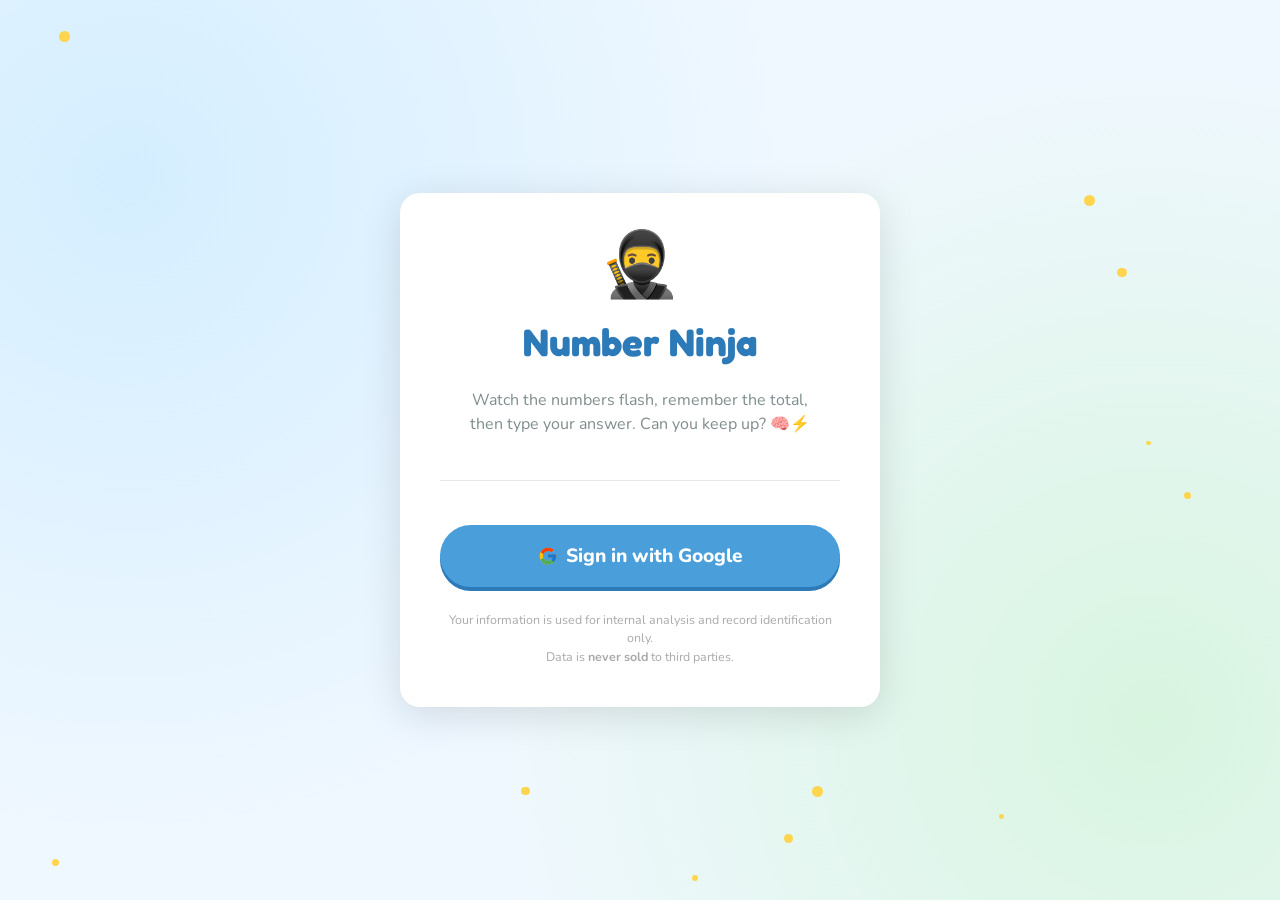
==== commit 11174528: "Deploying to gh-pages from @ champsworld-hub/mathgame-prv@6ce13307f779dcb48fb2adbe4a2d267fd85085a1 🚀" ====
--- a/index.html
+++ b/index.html
@@ -9,7 +9,7 @@
     <title>Number Ninja 🥷</title>
     <link rel="preconnect" href="https://fonts.googleapis.com" />
     <link href="https://fonts.googleapis.com/css2?family=Nunito:wght@400;600;700;800;900&family=Fredoka+One&display=swap" rel="stylesheet" />
-    <script type="module" crossorigin src="./assets/index-DT_hZG3g.js"></script>
+    <script type="module" crossorigin src="./assets/index-hhXwTSjl.js"></script>
     <link rel="stylesheet" crossorigin href="./assets/index-Ct472pmp.css">
   </head>
   <body>
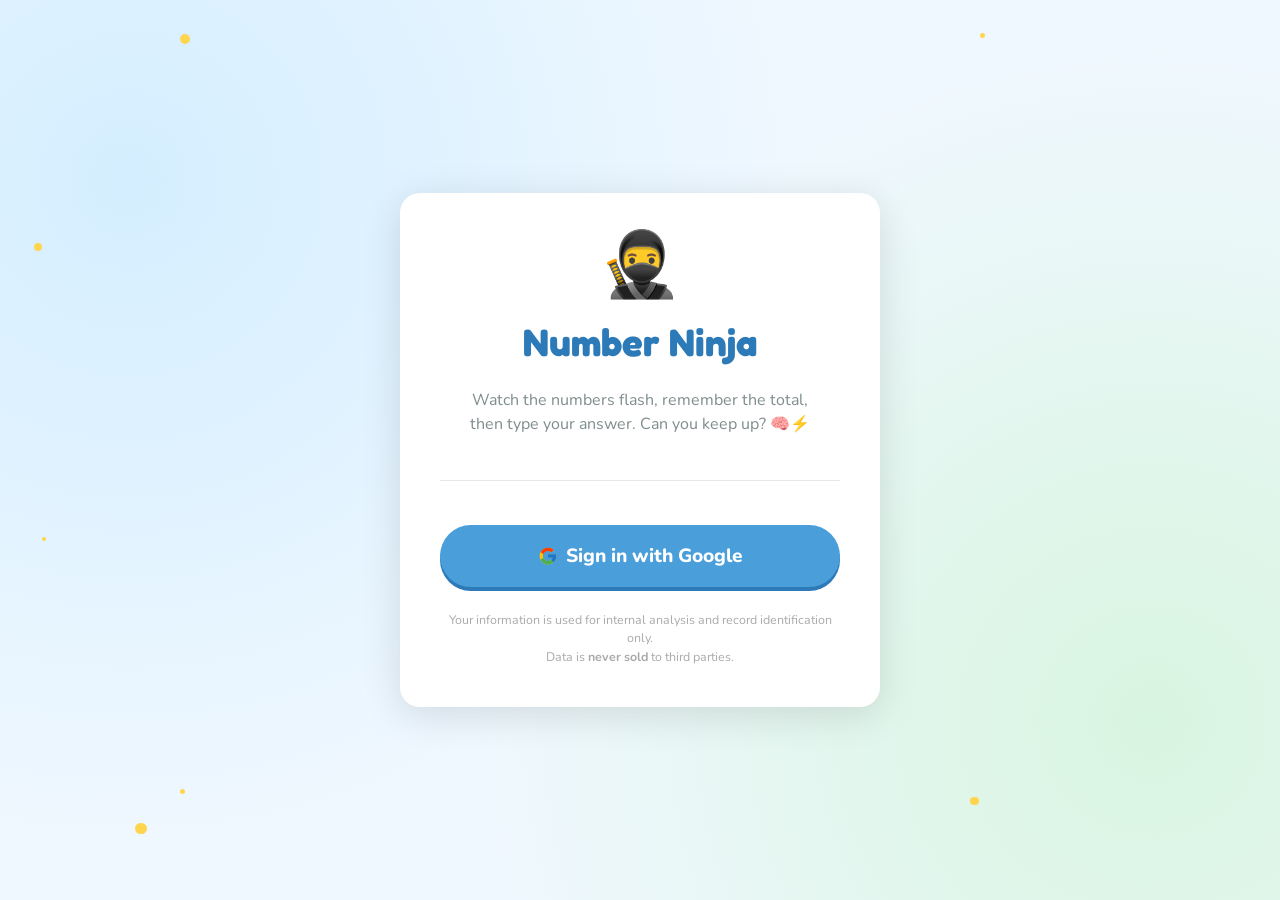
==== commit 0f94943d: "Deploying to gh-pages from @ champsworld-hub/mathgame-prv@c729718b7403b3ae55055b624d4c68f94f6a6045 🚀" ====
--- a/index.html
+++ b/index.html
@@ -9,7 +9,7 @@
     <title>Number Ninja 🥷</title>
     <link rel="preconnect" href="https://fonts.googleapis.com" />
     <link href="https://fonts.googleapis.com/css2?family=Nunito:wght@400;600;700;800;900&family=Fredoka+One&display=swap" rel="stylesheet" />
-    <script type="module" crossorigin src="./assets/index-hhXwTSjl.js"></script>
+    <script type="module" crossorigin src="./assets/index-Bw8eF_Qi.js"></script>
     <link rel="stylesheet" crossorigin href="./assets/index-Ct472pmp.css">
   </head>
   <body>
